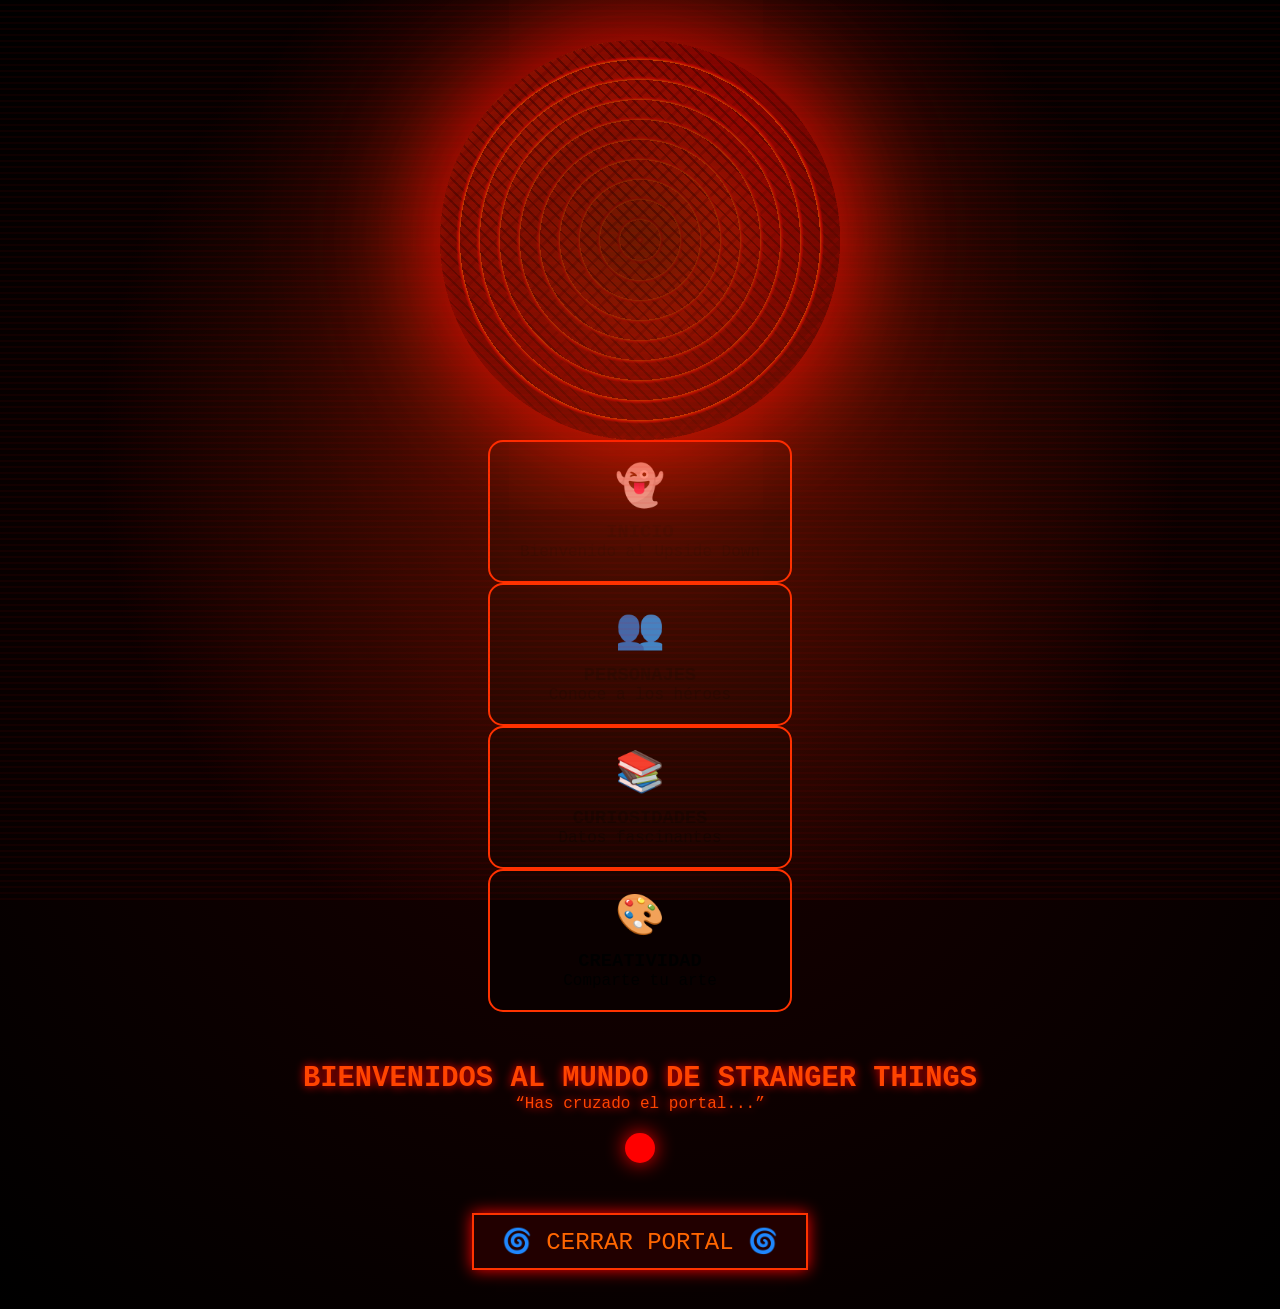
==== portal-abierto.html @ be7ab6a0 "Create portal-abierto.html" ====
<!DOCTYPE html>
<html lang="es">
<head>
    <meta charset="UTF-8">
    <meta name="viewport" content="width=device-width, initial-scale=1.0, user-scalable=no">
    <title>Stranger Things - El Upside Down</title>
    <link rel="stylesheet" href="styles.css">
</head>
<body>
    <div class="portal-container">
        <!-- Portal Madre (abierto) -->
        <div class="madre-portal portal-abierto" id="madrePortal">
            <div class="portal-core"></div>
            <div class="portal-venas"></div>
            <div class="portal-tejido"></div>
            <div class="portal-electricidad"></div>
            <div class="portal-smoke"></div>
        </div>

        <div class="distortion-overlay"></div>
        <div class="flicker-lights"></div>

        <!-- TARJETAS DE APARTADOS -->
        <div class="tarjetas-container">
            <div class="tarjeta" data-modal="inicio">
                <div class="tarjeta-icono">👻</div>
                <h3>INICIO</h3>
                <p>Bienvenido al Upside Down</p>
            </div>
            <div class="tarjeta" data-modal="personajes">
                <div class="tarjeta-icono">👥</div>
                <h3>PERSONAJES</h3>
                <p>Conoce a los héroes</p>
            </div>
            <div class="tarjeta" data-modal="curiosidades">
                <div class="tarjeta-icono">📚</div>
                <h3>CURIOSIDADES</h3>
                <p>Datos fascinantes</p>
            </div>
            <div class="tarjeta" data-modal="creatividad">
                <div class="tarjeta-icono">🎨</div>
                <h3>CREATIVIDAD</h3>
                <p>Comparte tu arte</p>
            </div>
        </div>

        <div class="portal-text">
            <h1 class="glitch">BIENVENIDOS AL MUNDO DE STRANGER THINGS</h1>
            <p>“Has cruzado el portal...”</p>
            <div class="heartbeat"></div>
        </div>

        <button class="portal-trigger" id="cerrarPortalBtn">🌀 CERRAR PORTAL 🌀</button>
    </div>

    <!-- MODALES -->
    <div id="modalInicio" class="modal">
        <div class="modal-contenido">
            <span class="cerrar-modal">&times;</span>
            <h2>👻 INICIO</h2>
            <p>Bienvenido al Upside Down, un mundo oscuro lleno de misterios.</p>
            <p>Hawkins, 1983. Todo comenzó con la desaparición de Will Byers.</p>
            <p>Desde entonces, un grupo de niños descubrió que hay un mundo paralelo lleno de criaturas y peligros.</p>
        </div>
    </div>

    <div id="modalPersonajes" class="modal">
        <div class="modal-contenido">
            <span class="cerrar-modal">&times;</span>
            <h2>👥 PERSONAJES</h2>
            <ul>
                <li><strong>Eleven</strong> - Poderes telequinéticos</li>
                <li><strong>Mike Wheeler</strong> - El líder del grupo</li>
                <li><strong>Dustin Henderson</strong> - El inteligente</li>
                <li><strong>Lucas Sinclair</strong> - El estratega</li>
                <li><strong>Will Byers</strong> - El superviviente</li>
                <li><strong>Max Mayfield</strong> - La patinadora</li>
                <li><strong>Jim Hopper</strong> - El jefe de policía</li>
                <li><strong>Joyce Byers</strong> - La madre</li>
            </ul>
        </div>
    </div>

    <div id="modalCuriosidades" class="modal">
        <div class="modal-contenido">
            <span class="cerrar-modal">&times;</span>
            <h2>📚 CURIOSIDADES</h2>
            <ul>
                <li>La serie iba a llamarse "Montauk" originalmente</li>
                <li>Los hermanos Duffer se inspiraron en películas de los 80</li>
                <li>El Demogorgon fue creado sin CGI, usaron un actor con prótesis</li>
                <li>Los personajes principales están basados en jugadores de D&D</li>
                <li>La serie ha ganado más de 50 premios internacionales</li>
            </ul>
        </div>
    </div>

    <div id="modalCreatividad" class="modal">
        <div class="modal-contenido">
            <span class="cerrar-modal">&times;</span>
            <h2>🎨 CREATIVIDAD</h2>
            <form id="formCreativo">
                <input type="text" placeholder="Tu nombre" required>
                <input type="email" placeholder="Tu email">
                <textarea placeholder="Comparte tu arte, historia o teoría sobre Stranger Things..." rows="4"></textarea>
                <button type="submit">Enviar al Upside Down 🌑</button>
            </form>
            <p id="mensajeForm" style="color: #ff6600; margin-top: 10px;"></p>
        </div>
    </div>

    <script src="portal-abierto.js"></script>
</body>
</html>
---- styles.css ----
* {
    margin: 0;
    padding: 0;
    box-sizing: border-box;
}

body {
    background: #0a0a0a;
    min-height: 100vh;
    font-family: 'Courier New', monospace;
    overflow-x: hidden;
}

.portal-container {
    position: relative;
    width: 100vw;
    min-height: 100vh;
    display: flex;
    flex-direction: column;
    justify-content: center;
    align-items: center;
    background: radial-gradient(circle at center, #1a0000 0%, #000000 100%);
    padding: 40px 20px;
}

/* PORTAL */
.madre-portal {
    position: relative;
    width: 400px;
    height: 400px;
    border-radius: 50%;
    background: radial-gradient(circle at 30% 30%, #ff3300, #cc0000, #4a0000);
    box-shadow: 0 0 100px rgba(255, 0, 0, 0.8), 0 0 200px rgba(255, 50, 0, 0.6), inset 0 0 50px rgba(0,0,0,0.5);
    animation: palpitar 2s ease-in-out infinite;
    overflow: hidden;
    cursor: pointer;
    transition: all 0.3s;
}

.portal-core {
    position: absolute;
    top: 20%;
    left: 20%;
    width: 60%;
    height: 60%;
    border-radius: 50%;
    background: radial-gradient(circle, #ff6600, #ff2200, #660000);
    filter: blur(15px);
    animation: girarNucleo 8s linear infinite;
}

.portal-venas {
    position: absolute;
    top: 0;
    left: 0;
    width: 100%;
    height: 100%;
    background-image: repeating-linear-gradient(45deg, rgba(80, 0, 0, 0.6) 0px, rgba(80, 0, 0, 0.6) 2px, transparent 2px, transparent 8px), repeating-linear-gradient(135deg, rgba(150, 0, 0, 0.4) 0px, rgba(150, 0, 0, 0.4) 3px, transparent 3px, transparent 12px);
    border-radius: 50%;
    animation: latirVenas 1.5s ease-in-out infinite;
}

.portal-tejido {
    position: absolute;
    width: 100%;
    height: 100%;
    border-radius: 50%;
    background: radial-gradient(circle at 70% 40%, rgba(200, 30, 0, 0.3), rgba(80, 0, 0, 0.7));
    filter: blur(8px);
    mix-blend-mode: multiply;
}

.portal-electricidad {
    position: absolute;
    width: 100%;
    height: 100%;
    border-radius: 50%;
    background: repeating-radial-gradient(circle at 50% 50%, rgba(255, 100, 0, 0.8) 0px, rgba(255, 0, 0, 0.6) 2px, transparent 4px, transparent 20px);
    animation: chispas 0.3s infinite;
}

.portal-smoke {
    position: absolute;
    width: 120%;
    height: 120%;
    top: -10%;
    left: -10%;
    border-radius: 50%;
    background: radial-gradient(circle, rgba(0,0,0,0.7) 0%, transparent 70%);
    filter: blur(20px);
    animation: flotarHumo 4s ease-in-out infinite;
}

/* Distorsión */
.distortion-overlay {
    position: fixed;
    top: 0;
    left: 0;
    width: 100%;
    height: 100%;
    background: repeating-linear-gradient(0deg, rgba(255,0,0,0.05) 0px, rgba(255,0,0,0.05) 2px, transparent 2px, transparent 6px);
    pointer-events: none;
    z-index: 10;
}

.flicker-lights {
    position: fixed;
    top: 0;
    left: 0;
    width: 100%;
    height: 100%;
    background: radial-gradient(circle at var(--x, 50%) var(--y, 50%), rgba(255, 50, 0, 0.3) 0%, transparent 70%);
    pointer-events: none;
    z-index: 5;
    animation: flicker 0.15s infinite;
}

/* Texto */
.portal-text {
    text-align: center;
    margin-top: 50px;
    color: #ff4400;
    text-shadow: 0 0 10px red;
    z-index: 20;
}

.glitch {
    font-size: 1.8rem;
    font-weight: bold;
    animation: glitch 1s infinite;
    text-align: center;
    padding: 0 20px;
}

.heartbeat {
    width: 30px;
    height: 30px;
    background: red;
    margin: 20px auto;
    border-radius: 50%;
    animation: latido 1s infinite;
    box-shadow: 0 0 20px red;
}

/* Botón */
.portal-trigger {
    background: #220000;
    border: 2px solid #ff3300;
    color: #ff6600;
    font-family: monospace;
    font-size: 1.5rem;
    padding: 12px 28px;
    margin-top: 30px;
    cursor: pointer;
    transition: 0.2s;
    box-shadow: 0 0 15px red;
}

.portal-trigger:hover {
    background: #ff3300;
    color: black;
    box-shadow: 0 0 30px #ff6600;
    transform: scale(1.05);
}

/* TARJETAS FLOTANTES */
.tarjetas-overlay {
    position: fixed;
    top: 50%;
    left: 50%;
    transform: translate(-50%, -50%);
    display: none;
    gap: 20px;
    z-index: 200;
    background: rgba(0, 0, 0, 0.9);
    border: 2px solid #ff3300;
    border-radius: 20px;
    padding: 30px;
    box-shadow: 0 0 50px red;
}

.tarjetas-overlay.mostrar {
    display: flex;
    flex-wrap: wrap;
    justify-content: center;
}

.tarjeta {
    background: #0a0000;
    border: 2px solid #ff3300;
    border-radius: 15px;
    padding: 20px 30px;
    text-align: center;
    cursor: pointer;
    transition: all 0.3s;
    min-width: 120px;
}

.tarjeta:hover {
    background: #ff3300;
    transform: scale(1.1);
    box-shadow: 0 0 30px #ff3300;
}

.tarjeta-icono {
    font-size: 2.5rem;
    display: block;
    margin-bottom: 10px;
}

.tarjeta-texto {
    font-size: 1rem;
    font-weight: bold;
    color: #ff8866;
}

.tarjeta:hover .tarjeta-texto {
    color: black;
}

/* MODALES */
.modal {
    display: none;
    position: fixed;
    z-index: 1000;
    left: 0;
    top: 0;
    width: 100%;
    height: 100%;
    background: rgba(0, 0, 0, 0.95);
}

.modal-box {
    background: #0a0000;
    margin: 10% auto;
    padding: 30px;
    width: 90%;
    max-width: 500px;
    border: 3px solid #ff3300;
    border-radius: 20px;
    color: #ff8866;
    position: relative;
    animation: aparecer 0.3s;
}

@keyframes aparecer {
    from { transform: translateY(-50px); opacity: 0; }
    to { transform: translateY(0); opacity: 1; }
}

.cerrar {
    position: absolute;
    right: 20px;
    top: 15px;
    font-size: 2rem;
    cursor: pointer;
    color: #ff3300;
}

.cerrar:hover {
    color: white;
}

.modal-box h2 {
    color: #ff4400;
    margin-bottom: 20px;
    text-align: center;
}

.modal-box ul {
    list-style: none;
    padding-left: 0;
}

.modal-box li {
    padding: 8px 0;
    border-bottom: 1px solid #ff3300;
}

.modal-box input, .modal-box textarea {
    width: 100%;
    padding: 10px;
    margin: 10px 0;
    background: black;
    border: 1px solid #ff3300;
    color: #ff8866;
    font-family: monospace;
}

.modal-box button {
    background: #ff3300;
    color: black;
    border: none;
    padding: 12px;
    cursor: pointer;
    font-weight: bold;
    width: 100%;
}

/* ANIMACIONES */
@keyframes palpitar {
    0%, 100% { transform: scale(1); opacity: 0.9; }
    50% { transform: scale(1.05); opacity: 1; }
}

@keyframes girarNucleo {
    0% { transform: rotate(0deg) scale(1); }
    50% { transform: rotate(180deg) scale(1.2); filter: blur(20px);}
    100% { transform: rotate(360deg) scale(1); }
}

@keyframes latirVenas {
    0%, 100% { opacity: 0.6; }
    50% { opacity: 1; }
}

@keyframes chispas {
    0%, 100% { opacity: 0.8; }
    50% { opacity: 1; }
}

@keyframes flotarHumo {
    0% { transform: scale(1) translate(0,0); opacity: 0.6; }
    50% { transform: scale(1.2) translate(10px,-10px); opacity: 0.9; }
    100% { transform: scale(1) translate(0,0); opacity: 0.6; }
}

@keyframes glitch {
    0%, 100% { text-shadow: -2px 0 red, 2px 0 blue; }
    50% { text-shadow: 2px 0 red, -2px 0 blue; }
}

@keyframes latido {
    0%, 100% { transform: scale(1); opacity: 0.7; }
    50% { transform: scale(1.3); opacity: 1; background: #ff6600; }
}

@keyframes flicker {
    0%, 100% { opacity: 0.3; }
    50% { opacity: 0.8; }
}

/* Responsive */
@media (max-width: 600px) {
    .madre-portal {
        width: 250px;
        height: 250px;
    }
    .glitch {
        font-size: 1rem;
    }
    .portal-trigger {
        font-size: 1rem;
        padding: 8px 20px;
    }
    .tarjetas-overlay {
        padding: 15px;
        gap: 10px;
    }
    .tarjeta {
        padding: 10px 20px;
    }
    .tarjeta-icono {
        font-size: 1.5rem;
    }
    .modal-box {
        margin: 30% auto;
        padding: 20px;
    }
}
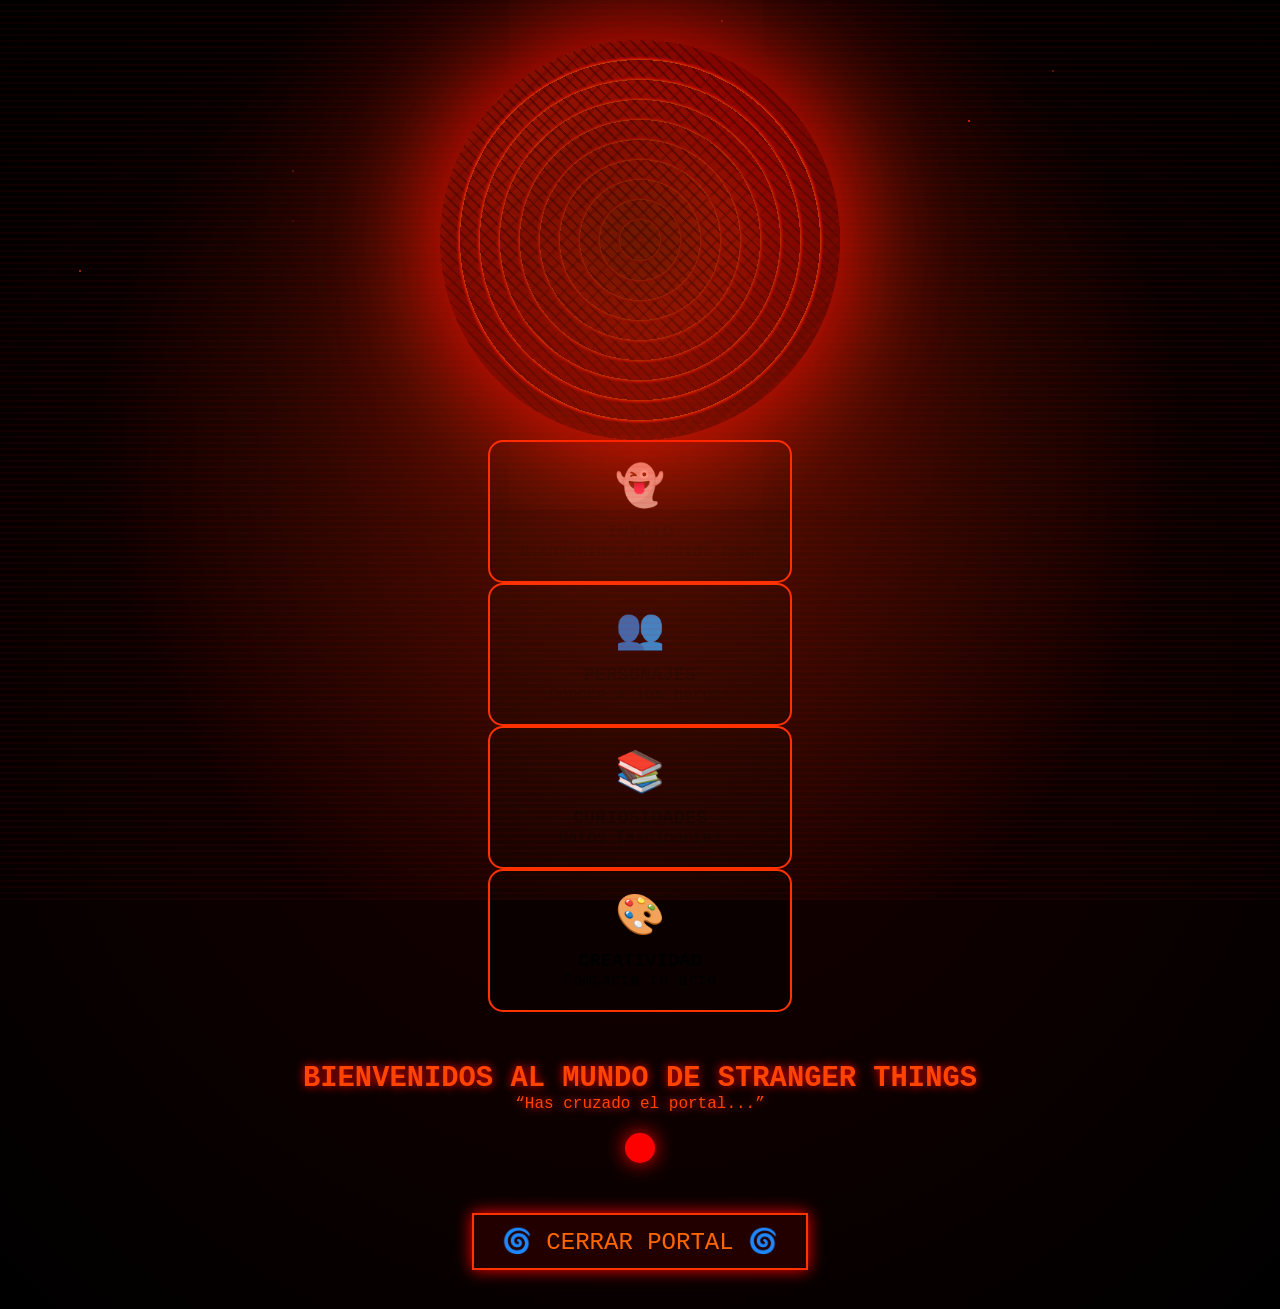
==== commit 877a5e13: "Update portal-abierto.html" ====
--- a/portal-abierto.html
+++ b/portal-abierto.html
@@ -81,33 +81,73 @@
         </div>
     </div>
 
-    <div id="modalCuriosidades" class="modal">
-        <div class="modal-contenido">
-            <span class="cerrar-modal">&times;</span>
-            <h2>📚 CURIOSIDADES</h2>
+   <div id="modalCuriosidades" class="modal">
+    <div class="modal-contenido modal-con-scroll">
+        <span class="cerrar-modal">&times;</span>
+        <h2>📚 15 CURIOSIDADES</h2>
+        <div class="lista-scroll">
             <ul>
-                <li>La serie iba a llamarse "Montauk" originalmente</li>
-                <li>Los hermanos Duffer se inspiraron en películas de los 80</li>
-                <li>El Demogorgon fue creado sin CGI, usaron un actor con prótesis</li>
-                <li>Los personajes principales están basados en jugadores de D&D</li>
-                <li>La serie ha ganado más de 50 premios internacionales</li>
+                <li><strong>1.</strong> La serie casi se llamó "Montauk"</li>
+                <li><strong>2.</strong> El Demogorgon era un actor con un traje de 15kg</li>
+                <li><strong>3.</strong> Millie Bobby Brown audicionó con un iPad desde su habitación</li>
+                <li><strong>4.</strong> Eleven iba a morir en la temporada 1</li>
+                <li><strong>5.</strong> Las bicicletas fueron reconstruidas pieza por pieza</li>
+                <li><strong>6.</strong> El Demogorgon usa sonidos de Jurassic Park</li>
+                <li><strong>7.</strong> Las luces de Joyce eran reales, sin CGI</li>
+                <li><strong>8.</strong> La voz de Dustin cambió durante el rodaje</li>
+                <li><strong>9.</strong> Filmaron fuera de orden cronológico</li>
+                <li><strong>10.</strong> Millie dudaba en raparse la cabeza</li>
+                <li><strong>11.</strong> Los Duffer se inspiraron en Stephen King y Spielberg</li>
+                <li><strong>12.</strong> La tercera temporada tuvo 64 millones de reproducciones</li>
+                <li><strong>13.</strong> El Proyecto MK-Ultra de la CIA inspiró la trama</li>
+                <li><strong>14.</strong> Hay referencias ocultas a Los Cazafantasmas y E.T.</li>
+                <li><strong>15.</strong> Los actores improvisaban muchas de sus líneas</li>
+                <li><strong>16.</strong> El Castle Byers fue construido en el bosque de verdad</li>
+                <li><strong>17.</strong> Winona Ryder casi se retira antes de Stranger Things</li>
+                <li><strong>18.</strong> El Stranger Things Day es el 6 de noviembre</li>
+                <li><strong>19.</strong> Los personajes juegan Calabozos y Dragones de verdad</li>
+                <li><strong>20.</strong> Hopper fue escrito específicamente para David Harbour</li>
             </ul>
         </div>
     </div>
+</div>
 
-    <div id="modalCreatividad" class="modal">
-        <div class="modal-contenido">
-            <span class="cerrar-modal">&times;</span>
-            <h2>🎨 CREATIVIDAD</h2>
-            <form id="formCreativo">
-                <input type="text" placeholder="Tu nombre" required>
-                <input type="email" placeholder="Tu email">
-                <textarea placeholder="Comparte tu arte, historia o teoría sobre Stranger Things..." rows="4"></textarea>
-                <button type="submit">Enviar al Upside Down 🌑</button>
-            </form>
-            <p id="mensajeForm" style="color: #ff6600; margin-top: 10px;"></p>
+  <div id="modalCreatividad" class="modal">
+    <div class="modal-contenido modal-dibujo">
+        <span class="cerrar-modal">&times;</span>
+        <h2>🎨 ESTUDIO DE DIBUJO</h2>
+        
+        <!-- Círculos de colores -->
+        <div class="paleta-colores">
+            <div class="color-btn" data-color="#ff0000" style="background: #ff0000;" title="Rojo"></div>
+            <div class="color-btn" data-color="#ff6600" style="background: #ff6600;" title="Naranja"></div>
+            <div class="color-btn" data-color="#ffdd00" style="background: #ffdd00;" title="Amarillo"></div>
+            <div class="color-btn" data-color="#00cc00" style="background: #00cc00;" title="Verde"></div>
+            <div class="color-btn" data-color="#0066ff" style="background: #0066ff;" title="Azul"></div>
+            <div class="color-btn" data-color="#9900ff" style="background: #9900ff;" title="Morado"></div>
+            <div class="color-btn" data-color="#ff3399" style="background: #ff3399;" title="Rosa"></div>
         </div>
+        
+        <!-- Lienzo para dibujar -->
+        <canvas id="lienzoDibujo" width="400" height="400" class="lienzo"></canvas>
+        
+        <!-- Botones de control -->
+        <div class="botones-dibujo">
+            <button id="limpiarLienzo" class="btn-dibujo">🗑️ LIMPIAR</button>
+            <button id="descargarDibujo" class="btn-dibujo">💾 GUARDAR DIBUJO</button>
+        </div>
+        
+        <!-- Formulario de envío -->
+        <h3 style="margin-top: 20px;">📤 COMPARTE TU CREACIÓN</h3>
+        <form id="formCreativo">
+            <input type="text" placeholder="Tu nombre" required>
+            <input type="email" placeholder="Tu email">
+            <textarea placeholder="Describe tu dibujo o comparte una teoría..." rows="3"></textarea>
+            <button type="submit">Enviar al Upside Down 🌑</button>
+        </form>
+        <p id="mensajeForm" style="color: #ff6600; margin-top: 10px;"></p>
     </div>
+</div>
 
     <script src="portal-abierto.js"></script>
 </body>
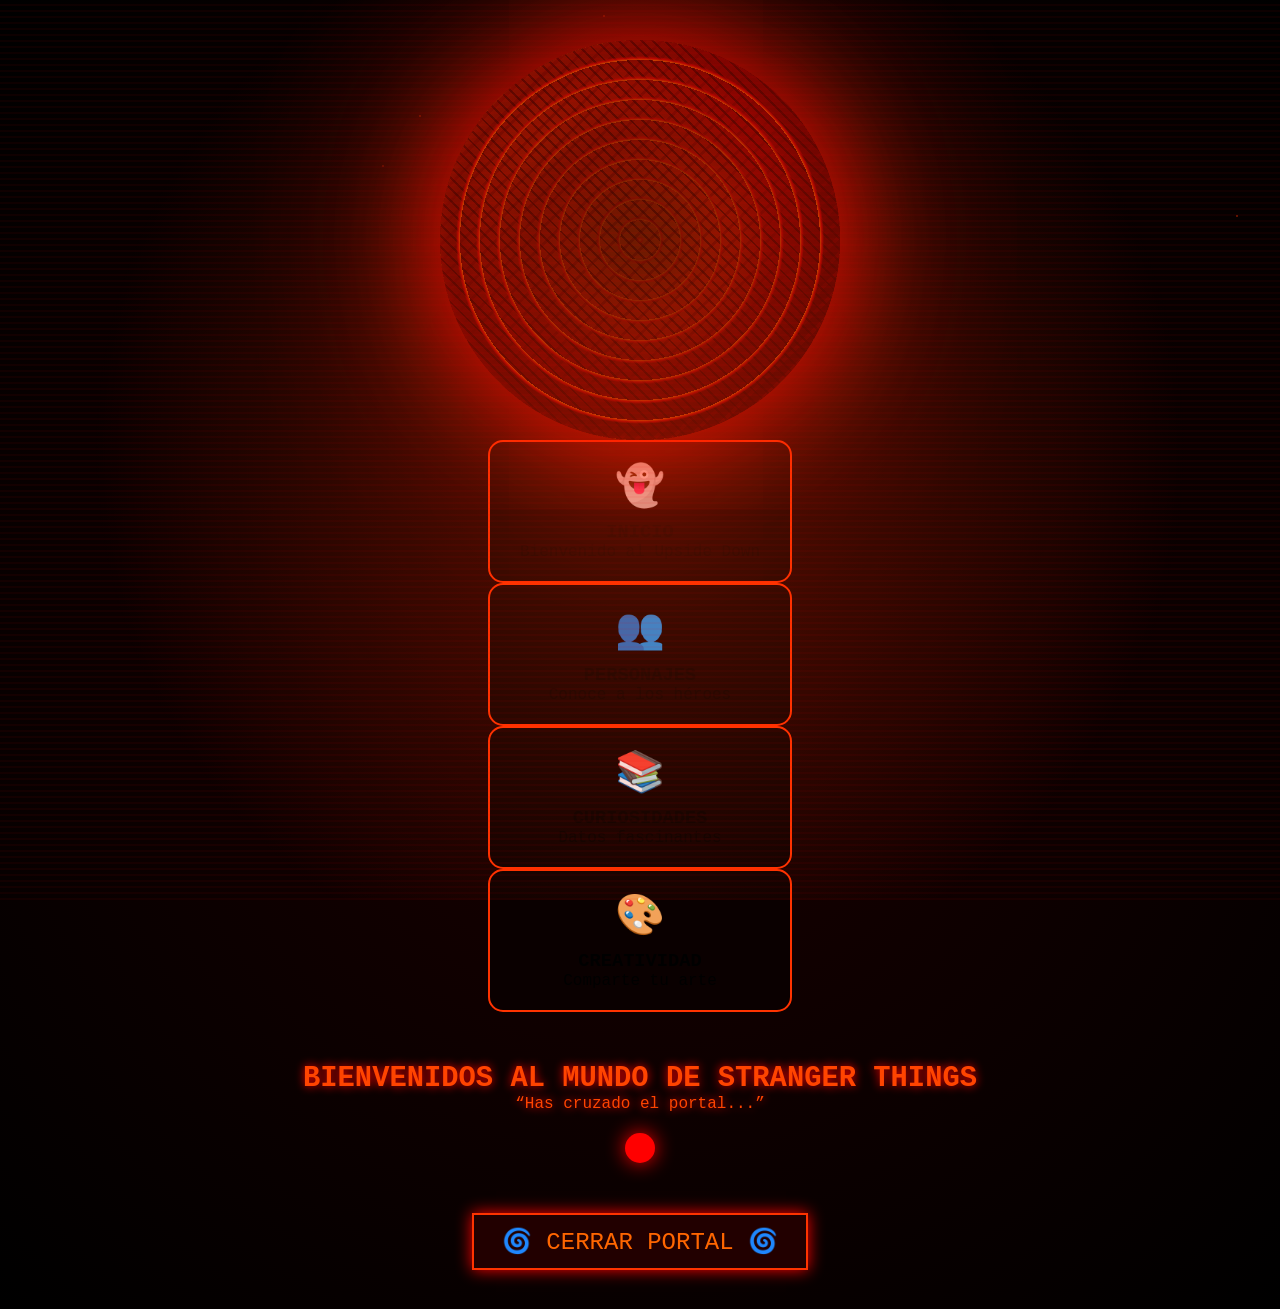
==== commit 55ad6208: "Update portal-abierto.html" ====
--- a/portal-abierto.html
+++ b/portal-abierto.html
@@ -128,8 +128,8 @@
             <div class="color-btn" data-color="#ff3399" style="background: #ff3399;" title="Rosa"></div>
         </div>
         
-        <!-- Lienzo para dibujar -->
-        <canvas id="lienzoDibujo" width="400" height="400" class="lienzo"></canvas>
+       <!-- Lienzo para dibujar (más pequeño) -->
+        <canvas id="lienzoDibujo" width="250" height="250" class="lienzo"></canvas>
         
         <!-- Botones de control -->
         <div class="botones-dibujo">
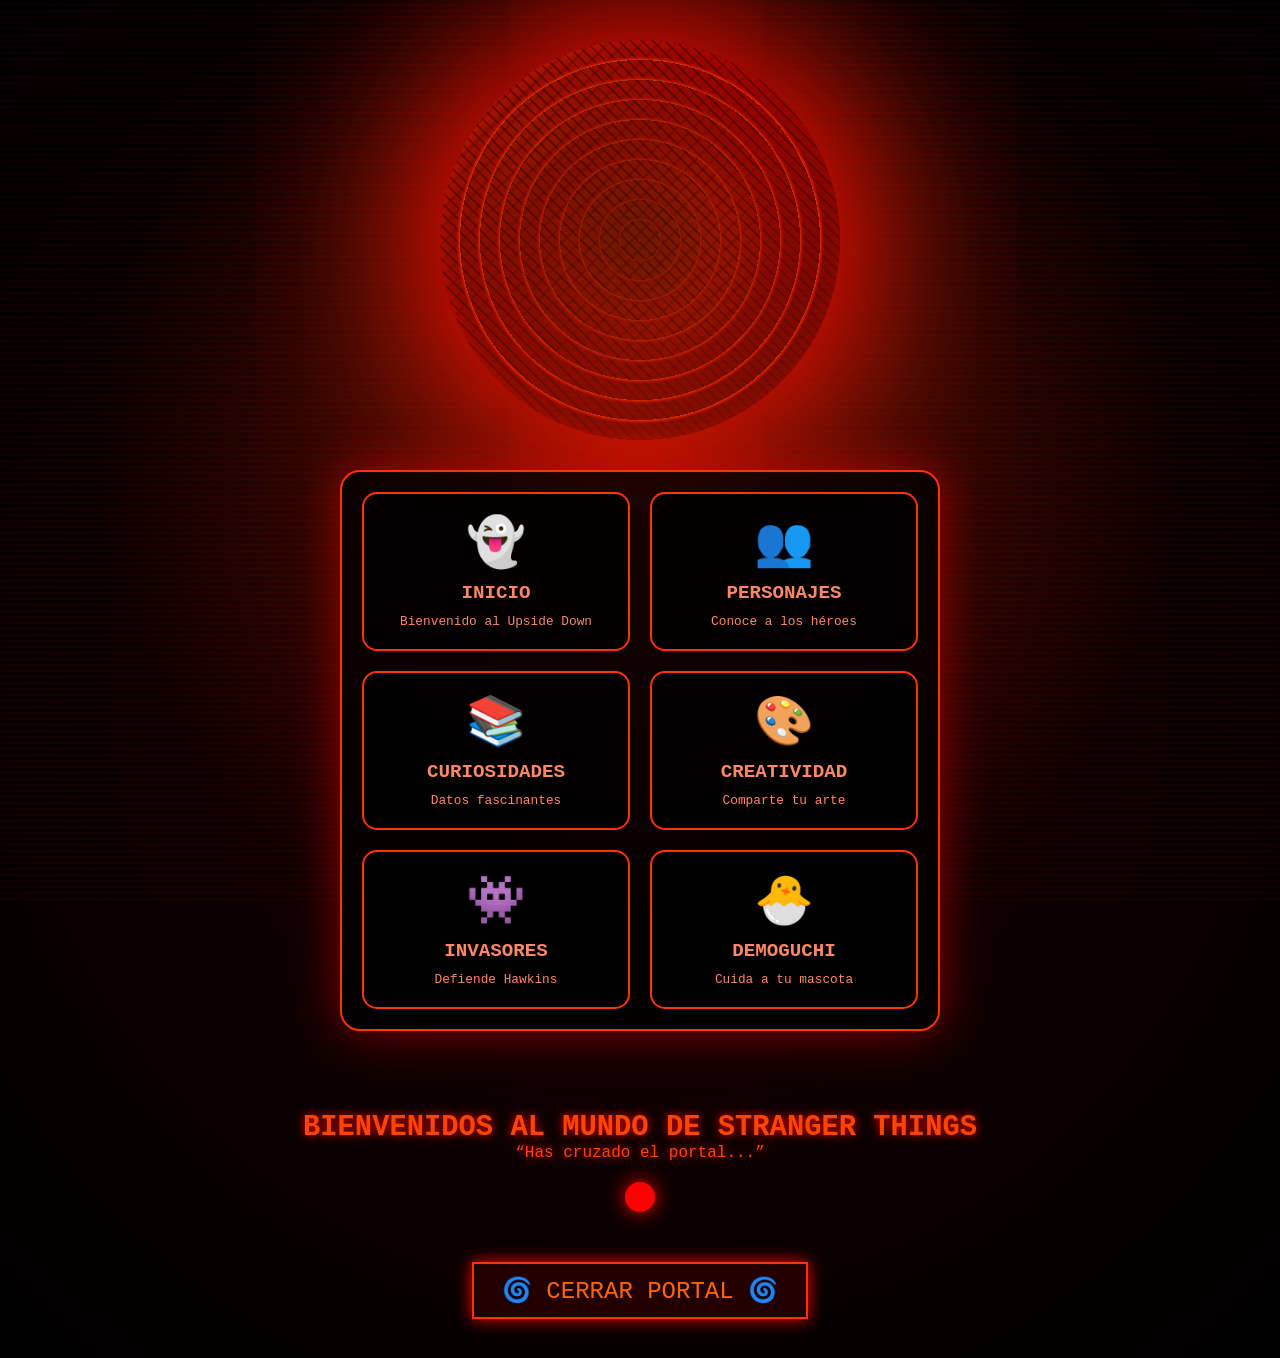
==== commit d3130f5b: "Update portal-abierto.html" ====
--- a/portal-abierto.html
+++ b/portal-abierto.html
@@ -8,7 +8,6 @@
 </head>
 <body>
     <div class="portal-container">
-        <!-- Portal Madre (abierto) -->
         <div class="madre-portal portal-abierto" id="madrePortal">
             <div class="portal-core"></div>
             <div class="portal-venas"></div>
@@ -20,7 +19,7 @@
         <div class="distortion-overlay"></div>
         <div class="flicker-lights"></div>
 
-        <!-- TARJETAS DE APARTADOS -->
+        <!-- TARJETAS DE APARTADOS (AHORA CON 6) -->
         <div class="tarjetas-container">
             <div class="tarjeta" data-modal="inicio">
                 <div class="tarjeta-icono">👻</div>
@@ -42,6 +41,16 @@
                 <h3>CREATIVIDAD</h3>
                 <p>Comparte tu arte</p>
             </div>
+            <div class="tarjeta" data-modal="invasores">
+                <div class="tarjeta-icono">👾</div>
+                <h3>INVASORES</h3>
+                <p>Defiende Hawkins</p>
+            </div>
+            <div class="tarjeta" data-modal="demoguchi">
+                <div class="tarjeta-icono">🐣</div>
+                <h3>DEMOGUCHI</h3>
+                <p>Cuida a tu mascota</p>
+            </div>
         </div>
 
         <div class="portal-text">
@@ -53,101 +62,179 @@
         <button class="portal-trigger" id="cerrarPortalBtn">🌀 CERRAR PORTAL 🌀</button>
     </div>
 
-    <!-- MODALES -->
+    <!-- MODAL INICIO -->
     <div id="modalInicio" class="modal">
         <div class="modal-contenido">
             <span class="cerrar-modal">&times;</span>
             <h2>👻 INICIO</h2>
             <p>Bienvenido al Upside Down, un mundo oscuro lleno de misterios.</p>
             <p>Hawkins, 1983. Todo comenzó con la desaparición de Will Byers.</p>
-            <p>Desde entonces, un grupo de niños descubrió que hay un mundo paralelo lleno de criaturas y peligros.</p>
-        </div>
-    </div>
-
+        </div>
+    </div>
+
+    <!-- MODAL PERSONAJES -->
     <div id="modalPersonajes" class="modal">
         <div class="modal-contenido">
             <span class="cerrar-modal">&times;</span>
             <h2>👥 PERSONAJES</h2>
             <ul>
                 <li><strong>Eleven</strong> - Poderes telequinéticos</li>
-                <li><strong>Mike Wheeler</strong> - El líder del grupo</li>
+                <li><strong>Mike Wheeler</strong> - El líder</li>
                 <li><strong>Dustin Henderson</strong> - El inteligente</li>
                 <li><strong>Lucas Sinclair</strong> - El estratega</li>
                 <li><strong>Will Byers</strong> - El superviviente</li>
                 <li><strong>Max Mayfield</strong> - La patinadora</li>
-                <li><strong>Jim Hopper</strong> - El jefe de policía</li>
+                <li><strong>Jim Hopper</strong> - El jefe</li>
                 <li><strong>Joyce Byers</strong> - La madre</li>
             </ul>
         </div>
     </div>
 
-   <div id="modalCuriosidades" class="modal">
-    <div class="modal-contenido modal-con-scroll">
-        <span class="cerrar-modal">&times;</span>
-        <h2>📚 15 CURIOSIDADES</h2>
-        <div class="lista-scroll">
-            <ul>
-                <li><strong>1.</strong> La serie casi se llamó "Montauk"</li>
-                <li><strong>2.</strong> El Demogorgon era un actor con un traje de 15kg</li>
-                <li><strong>3.</strong> Millie Bobby Brown audicionó con un iPad desde su habitación</li>
-                <li><strong>4.</strong> Eleven iba a morir en la temporada 1</li>
-                <li><strong>5.</strong> Las bicicletas fueron reconstruidas pieza por pieza</li>
-                <li><strong>6.</strong> El Demogorgon usa sonidos de Jurassic Park</li>
-                <li><strong>7.</strong> Las luces de Joyce eran reales, sin CGI</li>
-                <li><strong>8.</strong> La voz de Dustin cambió durante el rodaje</li>
-                <li><strong>9.</strong> Filmaron fuera de orden cronológico</li>
-                <li><strong>10.</strong> Millie dudaba en raparse la cabeza</li>
-                <li><strong>11.</strong> Los Duffer se inspiraron en Stephen King y Spielberg</li>
-                <li><strong>12.</strong> La tercera temporada tuvo 64 millones de reproducciones</li>
-                <li><strong>13.</strong> El Proyecto MK-Ultra de la CIA inspiró la trama</li>
-                <li><strong>14.</strong> Hay referencias ocultas a Los Cazafantasmas y E.T.</li>
-                <li><strong>15.</strong> Los actores improvisaban muchas de sus líneas</li>
-                <li><strong>16.</strong> El Castle Byers fue construido en el bosque de verdad</li>
-                <li><strong>17.</strong> Winona Ryder casi se retira antes de Stranger Things</li>
-                <li><strong>18.</strong> El Stranger Things Day es el 6 de noviembre</li>
-                <li><strong>19.</strong> Los personajes juegan Calabozos y Dragones de verdad</li>
-                <li><strong>20.</strong> Hopper fue escrito específicamente para David Harbour</li>
-            </ul>
-        </div>
-    </div>
-</div>
-
-  <div id="modalCreatividad" class="modal">
-    <div class="modal-contenido modal-dibujo">
-        <span class="cerrar-modal">&times;</span>
-        <h2>🎨 ESTUDIO DE DIBUJO</h2>
-        
-        <!-- Círculos de colores -->
-        <div class="paleta-colores">
-            <div class="color-btn" data-color="#ff0000" style="background: #ff0000;" title="Rojo"></div>
-            <div class="color-btn" data-color="#ff6600" style="background: #ff6600;" title="Naranja"></div>
-            <div class="color-btn" data-color="#ffdd00" style="background: #ffdd00;" title="Amarillo"></div>
-            <div class="color-btn" data-color="#00cc00" style="background: #00cc00;" title="Verde"></div>
-            <div class="color-btn" data-color="#0066ff" style="background: #0066ff;" title="Azul"></div>
-            <div class="color-btn" data-color="#9900ff" style="background: #9900ff;" title="Morado"></div>
-            <div class="color-btn" data-color="#ff3399" style="background: #ff3399;" title="Rosa"></div>
-        </div>
-        
-       <!-- Lienzo para dibujar (más pequeño) -->
-        <canvas id="lienzoDibujo" width="250" height="250" class="lienzo"></canvas>
-        
-        <!-- Botones de control -->
-        <div class="botones-dibujo">
-            <button id="limpiarLienzo" class="btn-dibujo">🗑️ LIMPIAR</button>
-            <button id="descargarDibujo" class="btn-dibujo">💾 GUARDAR DIBUJO</button>
-        </div>
-        
-        <!-- Formulario de envío -->
-        <h3 style="margin-top: 20px;">📤 COMPARTE TU CREACIÓN</h3>
-        <form id="formCreativo">
-            <input type="text" placeholder="Tu nombre" required>
-            <input type="email" placeholder="Tu email">
-            <textarea placeholder="Describe tu dibujo o comparte una teoría..." rows="3"></textarea>
-            <button type="submit">Enviar al Upside Down 🌑</button>
-        </form>
-        <p id="mensajeForm" style="color: #ff6600; margin-top: 10px;"></p>
-    </div>
-</div>
+    <!-- MODAL CURIOSIDADES -->
+    <div id="modalCuriosidades" class="modal">
+        <div class="modal-contenido modal-con-scroll">
+            <span class="cerrar-modal">&times;</span>
+            <h2>📚 20 CURIOSIDADES</h2>
+            <div class="lista-scroll">
+                <ul>
+                    <li>1. La serie casi se llamó "Montauk"</li>
+                    <li>2. El Demogorgon era un actor con traje de 15kg</li>
+                    <li>3. Millie Bobby Brown audicionó con un iPad</li>
+                    <li>4. Eleven iba a morir en la temporada 1</li>
+                    <li>5. Las bicicletas fueron reconstruidas</li>
+                    <li>6. El Demogorgon usa sonidos de Jurassic Park</li>
+                    <li>7. Las luces de Joyce eran reales, sin CGI</li>
+                    <li>8. La voz de Dustin cambió en el rodaje</li>
+                    <li>9. Filmaron fuera de orden cronológico</li>
+                    <li>10. Millie dudaba en raparse la cabeza</li>
+                    <li>11. Inspirada en Stephen King y Spielberg</li>
+                    <li>12. Temporada 3: 64M reproducciones</li>
+                    <li>13. El Proyecto MK-Ultra inspiró la trama</li>
+                    <li>14. Referencias a Los Cazafantasmas</li>
+                    <li>15. Actores improvisaban líneas</li>
+                    <li>16. Castle Byers fue construido en un bosque</li>
+                    <li>17. Winona Ryder casi se retira</li>
+                    <li>18. Stranger Things Day: 6 de noviembre</li>
+                    <li>19. Juegan Calabozos y Dragones real</li>
+                    <li>20. Hopper fue escrito para David Harbour</li>
+                </ul>
+            </div>
+        </div>
+    </div>
+
+    <!-- MODAL CREATIVIDAD -->
+    <div id="modalCreatividad" class="modal">
+        <div class="modal-contenido modal-dibujo">
+            <span class="cerrar-modal">&times;</span>
+            <h2>🎨 ESTUDIO DE DIBUJO</h2>
+            <div class="dibujo-layout">
+                <div class="paleta-vertical">
+                    <div class="color-btn" data-color="#ff0000" style="background:#ff0000"></div>
+                    <div class="color-btn" data-color="#ff8800" style="background:#ff8800"></div>
+                    <div class="color-btn" data-color="#ffee00" style="background:#ffee00"></div>
+                    <div class="color-btn" data-color="#00cc44" style="background:#00cc44"></div>
+                    <div class="color-btn" data-color="#0088ff" style="background:#0088ff"></div>
+                    <div class="color-btn" data-color="#aa22ff" style="background:#aa22ff"></div>
+                    <div class="color-btn" data-color="#ff44cc" style="background:#ff44cc"></div>
+                    <div class="color-btn" data-color="#000000" style="background:#000000"></div>
+                    <div class="color-btn" data-color="#ffffff" style="background:#ffffff"></div>
+                </div>
+                <canvas id="lienzoDibujo" width="300" height="300" class="lienzo-nuevo"></canvas>
+            </div>
+            <div class="botones-dibujo-nuevos">
+                <button id="limpiarLienzo" class="btn-dibujo-nuevo">🗑️ LIMPIAR</button>
+                <button id="descargarDibujo" class="btn-dibujo-nuevo">💾 GUARDAR</button>
+            </div>
+            <h3>📤 COMPARTE TU CREACIÓN</h3>
+            <form id="formCreativo">
+                <input type="text" placeholder="Tu nombre" required>
+                <input type="email" placeholder="Tu email">
+                <textarea placeholder="Describe tu dibujo..." rows="3"></textarea>
+                <button type="submit" class="btn-enviar">🌑 ENVIAR</button>
+            </form>
+            <p id="mensajeForm" style="color:#ff6600;margin-top:10px;"></p>
+        </div>
+    </div>
+
+    <!-- MODAL INVASORES (SPACE INVADERS) -->
+    <div id="modalInvasores" class="modal">
+        <div class="modal-contenido modal-juego">
+            <span class="cerrar-modal">&times;</span>
+            <h2>👾 INVASORES: DEFIENDE HAWKINS</h2>
+            <p>🎮 Mueve el mouse para controlar a Dustin. ¡Haz clic para lanzar piedras a los Demogorgons!</p>
+            <div id="gameContainer">
+                <canvas id="gameCanvas" width="700" height="500"></canvas>
+            </div>
+            <div class="game-info">
+                <p>💀 Puntuación: <span id="score">0</span></p>
+                <p>❤️ Vidas: <span id="lives">3</span></p>
+                <button id="resetGame" class="btn-dibujo-nuevo">🔄 REINICIAR JUEGO</button>
+            </div>
+        </div>
+    </div>
+
+    <!-- MODAL DEMOGUCHI (TAMAGOTCHI) -->
+    <div id="modalDemoguchi" class="modal">
+        <div class="modal-contenido modal-demoguchi">
+            <span class="cerrar-modal">&times;</span>
+            <h2>🐣 DEMOGUCHI</h2>
+            <p>¡Dustin encontró un huevo del Upside Down! Ayuda a alimentar al pequeño Demogorgon.</p>
+            
+            <div class="demoguchi-container">
+                <div class="demoguchi-mascota" id="demoguchiMascota">
+                    <div class="demoguchi-cara" id="demoguchiCara">👾</div>
+                    <div class="demoguchi-nombre">DEMOGUCHI</div>
+                </div>
+                
+                <div class="demoguchi-estadisticas">
+                    <div class="estadistica">
+                        <span class="estadistica-icono">🍖</span>
+                        <span class="estadistica-label">Hambre:</span>
+                        <div class="barra-container">
+                            <div class="barra" id="barraHambre" style="width: 100%"></div>
+                        </div>
+                        <span id="hambreValor" class="estadistica-valor">100%</span>
+                    </div>
+                    <div class="estadistica">
+                        <span class="estadistica-icono">😊</span>
+                        <span class="estadistica-label">Felicidad:</span>
+                        <div class="barra-container">
+                            <div class="barra barra-felicidad" id="barraFelicidad" style="width: 100%"></div>
+                        </div>
+                        <span id="felicidadValor" class="estadistica-valor">100%</span>
+                    </div>
+                    <div class="estadistica">
+                        <span class="estadistica-icono">💪</span>
+                        <span class="estadistica-label">Energía:</span>
+                        <div class="barra-container">
+                            <div class="barra barra-energia" id="barraEnergia" style="width: 100%"></div>
+                        </div>
+                        <span id="energiaValor" class="estadistica-valor">100%</span>
+                    </div>
+                </div>
+                
+                <div class="demoguchi-comida">
+                    <h3>🍕 DALE DE COMER</h3>
+                    <div class="comida-botones">
+                        <button class="comida-btn" data-comida="pizza"><span class="comida-icono">🍕</span> Pizza</button>
+                        <button class="comida-btn" data-comida="huevo"><span class="comida-icono">🥚</span> Huevo</button>
+                        <button class="comida-btn" data-comida="carne"><span class="comida-icono">🍖</span> Carne</button>
+                        <button class="comida-btn" data-comida="postre"><span class="comida-icono">🍦</span> Postre</button>
+                    </div>
+                </div>
+                
+                <div class="demoguchi-acciones">
+                    <button id="jugarBtn" class="accion-btn">🎾 JUGAR</button>
+                    <button id="dormirBtn" class="accion-btn">😴 DORMIR</button>
+                    <button id="resetDemoguchiBtn" class="accion-btn reset">🔄 RESETEAR</button>
+                </div>
+                
+                <div class="demoguchi-mensajes" id="demoguchiMensajes">
+                    <p>🐣 ¡Hola! Soy Demoguchi, cuídame...</p>
+                </div>
+            </div>
+        </div>
+    </div>
 
     <script src="portal-abierto.js"></script>
 </body>
--- a/styles.css
+++ b/styles.css
@@ -37,6 +37,11 @@
     transition: all 0.3s;
 }
 
+.portal-abierto {
+    animation: palpitar 0.8s ease-in-out infinite;
+    box-shadow: 0 0 150px rgba(255, 0, 0, 1), 0 0 250px rgba(255, 50, 0, 0.8);
+}
+
 .portal-core {
     position: absolute;
     top: 20%;
@@ -142,7 +147,7 @@
     box-shadow: 0 0 20px red;
 }
 
-/* Botón */
+/* Botón principal */
 .portal-trigger {
     background: #220000;
     border: 2px solid #ff3300;
@@ -163,62 +168,56 @@
     transform: scale(1.05);
 }
 
-/* TARJETAS FLOTANTES */
-.tarjetas-overlay {
-    position: fixed;
-    top: 50%;
-    left: 50%;
-    transform: translate(-50%, -50%);
-    display: none;
+/* TARJETAS */
+.tarjetas-container {
+    display: grid;
+    grid-template-columns: repeat(2, 1fr);
     gap: 20px;
-    z-index: 200;
-    background: rgba(0, 0, 0, 0.9);
+    z-index: 20;
+    width: 80%;
+    max-width: 600px;
+    margin: 30px auto;
+    padding: 20px;
+    background: rgba(0, 0, 0, 0.8);
     border: 2px solid #ff3300;
     border-radius: 20px;
-    padding: 30px;
-    box-shadow: 0 0 50px red;
-}
-
-.tarjetas-overlay.mostrar {
-    display: flex;
-    flex-wrap: wrap;
-    justify-content: center;
+    box-shadow: 0 0 50px rgba(255, 0, 0, 0.5);
 }
 
 .tarjeta {
-    background: #0a0000;
+    background: rgba(0, 0, 0, 0.8);
     border: 2px solid #ff3300;
     border-radius: 15px;
-    padding: 20px 30px;
+    padding: 20px;
     text-align: center;
     cursor: pointer;
-    transition: all 0.3s;
-    min-width: 120px;
+    transition: all 0.3s ease;
+    color: #ff8866;
 }
 
 .tarjeta:hover {
     background: #ff3300;
-    transform: scale(1.1);
+    color: black;
+    transform: translateY(-10px) scale(1.05);
     box-shadow: 0 0 30px #ff3300;
 }
 
 .tarjeta-icono {
-    font-size: 2.5rem;
-    display: block;
+    font-size: 3rem;
     margin-bottom: 10px;
 }
 
-.tarjeta-texto {
-    font-size: 1rem;
-    font-weight: bold;
-    color: #ff8866;
-}
-
-.tarjeta:hover .tarjeta-texto {
-    color: black;
-}
-
-/* MODALES */
+.tarjeta h3 {
+    font-size: 1.2rem;
+    margin: 10px 0;
+}
+
+.tarjeta p {
+    font-size: 0.8rem;
+    margin: 0;
+}
+
+/* MODALES GENERALES */
 .modal {
     display: none;
     position: fixed;
@@ -227,74 +226,236 @@
     top: 0;
     width: 100%;
     height: 100%;
-    background: rgba(0, 0, 0, 0.95);
-}
-
-.modal-box {
+    background-color: rgba(0, 0, 0, 0.95);
+    animation: fadeInModal 0.3s;
+}
+
+@keyframes fadeInModal {
+    from { opacity: 0; }
+    to { opacity: 1; }
+}
+
+.modal-contenido {
     background: #0a0000;
     margin: 10% auto;
     padding: 30px;
-    width: 90%;
-    max-width: 500px;
     border: 3px solid #ff3300;
     border-radius: 20px;
+    width: 80%;
+    max-width: 500px;
     color: #ff8866;
     position: relative;
-    animation: aparecer 0.3s;
-}
-
-@keyframes aparecer {
+    animation: slideInModal 0.3s;
+    font-family: 'Courier New', monospace;
+}
+
+@keyframes slideInModal {
     from { transform: translateY(-50px); opacity: 0; }
     to { transform: translateY(0); opacity: 1; }
 }
 
-.cerrar {
+.cerrar-modal {
     position: absolute;
     right: 20px;
     top: 15px;
     font-size: 2rem;
     cursor: pointer;
     color: #ff3300;
-}
-
-.cerrar:hover {
+    transition: 0.2s;
+}
+
+.cerrar-modal:hover {
     color: white;
-}
-
-.modal-box h2 {
+    transform: scale(1.2);
+}
+
+.modal-contenido h2 {
     color: #ff4400;
     margin-bottom: 20px;
     text-align: center;
 }
 
-.modal-box ul {
+.modal-contenido ul {
     list-style: none;
     padding-left: 0;
 }
 
-.modal-box li {
+.modal-contenido li {
     padding: 8px 0;
     border-bottom: 1px solid #ff3300;
 }
 
-.modal-box input, .modal-box textarea {
+.modal-contenido input, .modal-contenido textarea {
     width: 100%;
     padding: 10px;
     margin: 10px 0;
-    background: black;
+    background: #1a0000;
     border: 1px solid #ff3300;
     color: #ff8866;
     font-family: monospace;
-}
-
-.modal-box button {
+    border-radius: 5px;
+}
+
+.modal-contenido input:focus, .modal-contenido textarea:focus {
+    outline: none;
+    border-color: #ff6600;
+    box-shadow: 0 0 10px #ff3300;
+}
+
+/* SCROLL PARA CURIOSIDADES */
+.modal-con-scroll {
+    max-height: 80vh;
+    display: flex;
+    flex-direction: column;
+}
+
+.lista-scroll {
+    max-height: 400px;
+    overflow-y: auto;
+    padding-right: 10px;
+    margin-top: 10px;
+}
+
+.lista-scroll::-webkit-scrollbar {
+    width: 8px;
+}
+
+.lista-scroll::-webkit-scrollbar-track {
+    background: #1a0000;
+    border-radius: 10px;
+}
+
+.lista-scroll::-webkit-scrollbar-thumb {
     background: #ff3300;
-    color: black;
+    border-radius: 10px;
+}
+
+.lista-scroll::-webkit-scrollbar-thumb:hover {
+    background: #ff6600;
+}
+
+.lista-scroll {
+    scrollbar-width: thin;
+    scrollbar-color: #ff3300 #1a0000;
+}
+
+.lista-scroll ul {
+    list-style: none;
+    padding-left: 0;
+    margin: 0;
+}
+
+.lista-scroll li {
+    padding: 8px 0;
+    border-bottom: 1px solid #ff3300;
+    font-size: 0.9rem;
+}
+
+/* ESTUDIO DE DIBUJO */
+.modal-dibujo {
+    max-width: 700px;
+    text-align: center;
+}
+
+.dibujo-layout {
+    display: flex;
+    justify-content: center;
+    align-items: center;
+    gap: 30px;
+    margin: 20px 0;
+    flex-wrap: wrap;
+}
+
+.paleta-vertical {
+    display: flex;
+    flex-direction: column;
+    gap: 12px;
+    background: rgba(0, 0, 0, 0.5);
+    padding: 15px 10px;
+    border-radius: 30px;
+    border: 1px solid #ff3300;
+}
+
+.color-btn {
+    width: 45px;
+    height: 45px;
+    border-radius: 50%;
+    cursor: pointer;
+    transition: all 0.2s;
+    box-shadow: 0 0 5px rgba(0,0,0,0.5);
+    border: 2px solid #ff3300;
+}
+
+.color-btn:hover {
+    transform: scale(1.15);
+    box-shadow: 0 0 15px currentColor;
+}
+
+.color-btn.activo {
+    transform: scale(1.15);
+    border: 3px solid white;
+    box-shadow: 0 0 20px currentColor;
+}
+
+.lienzo-nuevo {
+    background: #ffffff;
+    border: 3px solid #ff3300;
+    border-radius: 15px;
+    cursor: crosshair;
+    box-shadow: 0 0 25px rgba(255, 0, 0, 0.4);
+    transition: 0.2s;
+}
+
+.lienzo-nuevo:hover {
+    box-shadow: 0 0 35px rgba(255, 0, 0, 0.7);
+}
+
+.botones-dibujo-nuevos {
+    display: flex;
+    gap: 20px;
+    justify-content: center;
+    margin: 20px 0 10px;
+}
+
+.btn-dibujo-nuevo {
+    background: linear-gradient(135deg, #2a0000, #1a0000);
+    border: 2px solid #ff3300;
+    color: #ff6600;
+    font-family: monospace;
+    font-size: 1rem;
+    font-weight: bold;
+    padding: 10px 25px;
+    cursor: pointer;
+    transition: all 0.3s;
+    border-radius: 50px;
+    box-shadow: 0 0 10px rgba(255, 51, 0, 0.3);
+}
+
+.btn-dibujo-nuevo:hover {
+    background: linear-gradient(135deg, #ff3300, #cc0000);
+    color: white;
+    transform: translateY(-3px);
+    box-shadow: 0 0 25px #ff3300;
+}
+
+.btn-enviar {
+    background: linear-gradient(135deg, #ff3300, #cc0000);
+    color: white;
     border: none;
     padding: 12px;
     cursor: pointer;
     font-weight: bold;
     width: 100%;
+    font-size: 1rem;
+    font-family: monospace;
+    transition: 0.3s;
+    border-radius: 50px;
+    margin-top: 10px;
+}
+
+.btn-enviar:hover {
+    transform: translateY(-2px);
+    box-shadow: 0 0 20px #ff3300;
 }
 
 /* ANIMACIONES */
@@ -340,7 +501,7 @@
     50% { opacity: 0.8; }
 }
 
-/* Responsive */
+/* RESPONSIVE */
 @media (max-width: 600px) {
     .madre-portal {
         width: 250px;
@@ -353,18 +514,35 @@
         font-size: 1rem;
         padding: 8px 20px;
     }
-    .tarjetas-overlay {
+    .tarjetas-container {
+        grid-template-columns: 1fr;
+        width: 90%;
+        gap: 15px;
+    }
+    .tarjeta {
         padding: 15px;
-        gap: 10px;
-    }
-    .tarjeta {
-        padding: 10px 20px;
     }
     .tarjeta-icono {
-        font-size: 1.5rem;
-    }
-    .modal-box {
-        margin: 30% auto;
+        font-size: 2rem;
+    }
+    .modal-contenido {
+        margin: 20% auto;
+        width: 90%;
         padding: 20px;
     }
-}
+    .dibujo-layout {
+        gap: 15px;
+    }
+    .color-btn {
+        width: 35px;
+        height: 35px;
+    }
+    .lienzo-nuevo {
+        width: 200px;
+        height: 200px;
+    }
+    .btn-dibujo-nuevo {
+        padding: 6px 15px;
+        font-size: 0.8rem;
+    }
+}
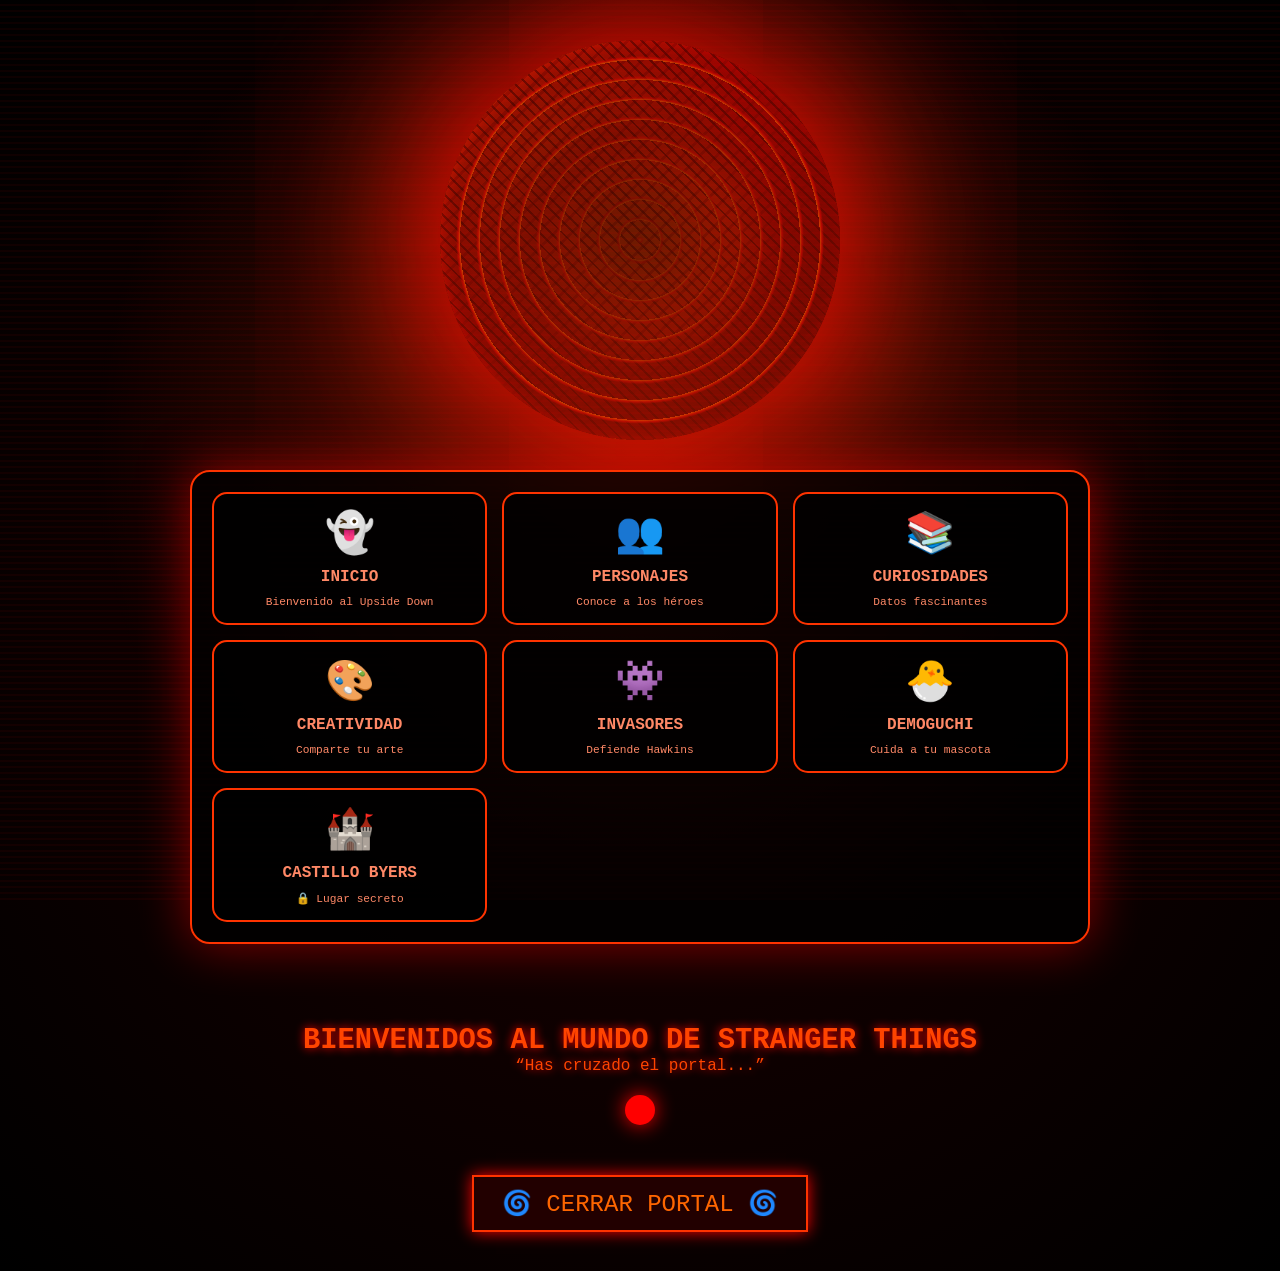
==== commit 684f5d6f: "Update portal-abierto.html" ====
--- a/portal-abierto.html
+++ b/portal-abierto.html
@@ -19,7 +19,7 @@
         <div class="distortion-overlay"></div>
         <div class="flicker-lights"></div>
 
-        <!-- TARJETAS DE APARTADOS (AHORA CON 6) -->
+        <!-- TARJETAS DE APARTADOS (7 tarjetas) -->
         <div class="tarjetas-container">
             <div class="tarjeta" data-modal="inicio">
                 <div class="tarjeta-icono">👻</div>
@@ -50,6 +50,11 @@
                 <div class="tarjeta-icono">🐣</div>
                 <h3>DEMOGUCHI</h3>
                 <p>Cuida a tu mascota</p>
+            </div>
+            <div class="tarjeta" id="castilloBtn">
+                <div class="tarjeta-icono">🏰</div>
+                <h3>CASTILLO BYERS</h3>
+                <p>🔒 Lugar secreto</p>
             </div>
         </div>
 
@@ -156,7 +161,7 @@
         </div>
     </div>
 
-    <!-- MODAL INVASORES (SPACE INVADERS) -->
+    <!-- MODAL INVASORES (SPACE INVADERS - ARREGLADO) -->
     <div id="modalInvasores" class="modal">
         <div class="modal-contenido modal-juego">
             <span class="cerrar-modal">&times;</span>
@@ -236,6 +241,47 @@
         </div>
     </div>
 
+    <!-- MODAL CASTILLO BYERS (CONTRASEÑA) -->
+    <div id="modalCastillo" class="modal">
+        <div class="modal-contenido modal-castillo">
+            <span class="cerrar-modal">&times;</span>
+            <h2>🏰 CASTILLO BYERS</h2>
+            <div id="castilloLogin">
+                <p>🔒 Lugar secreto de Will Byers</p>
+                <p>Ingresa la contraseña para entrar:</p>
+                <input type="password" id="passwordCastillo" placeholder="Contraseña">
+                <button id="entrarCastilloBtn" class="btn-dibujo-nuevo">🔓 ENTRAR</button>
+                <p id="errorPassword" style="color: #ff3300; margin-top: 10px;"></p>
+            </div>
+            <div id="castilloContenido" style="display: none;">
+                <div class="castillo-interior">
+                    <h3>🎨 EL REFUGIO SECRETO DE WILL</h3>
+                    <p>Bienvenido al Castillo Byers, el escondite favorito de Will.</p>
+                    <div class="castillo-galeria">
+                        <div class="castillo-item">
+                            <span class="castillo-icono">🎨</span>
+                            <p>Will dibuja monstruos aquí</p>
+                        </div>
+                        <div class="castillo-item">
+                            <span class="castillo-icono">🎲</span>
+                            <p>Han jugado muchas partidas de D&D</p>
+                        </div>
+                        <div class="castillo-item">
+                            <span class="castillo-icono">📻</span>
+                            <p>Radio de comunicación con los chicos</p>
+                        </div>
+                        <div class="castillo-item">
+                            <span class="castillo-icono">🔦</span>
+                            <p>Linternas para explorar</p>
+                        </div>
+                    </div>
+                    <p class="frase-secreta">"La amistad es más fuerte que el Upside Down"</p>
+                    <button id="cerrarCastilloBtn" class="btn-dibujo-nuevo">🚪 SALIR DEL CASTILLO</button>
+                </div>
+            </div>
+        </div>
+    </div>
+
     <script src="portal-abierto.js"></script>
 </body>
 </html>
--- a/styles.css
+++ b/styles.css
@@ -23,14 +23,13 @@
     padding: 40px 20px;
 }
 
-/* PORTAL */
 .madre-portal {
     position: relative;
     width: 400px;
     height: 400px;
     border-radius: 50%;
     background: radial-gradient(circle at 30% 30%, #ff3300, #cc0000, #4a0000);
-    box-shadow: 0 0 100px rgba(255, 0, 0, 0.8), 0 0 200px rgba(255, 50, 0, 0.6), inset 0 0 50px rgba(0,0,0,0.5);
+    box-shadow: 0 0 100px rgba(255,0,0,0.8), 0 0 200px rgba(255,50,0,0.6), inset 0 0 50px rgba(0,0,0,0.5);
     animation: palpitar 2s ease-in-out infinite;
     overflow: hidden;
     cursor: pointer;
@@ -39,7 +38,7 @@
 
 .portal-abierto {
     animation: palpitar 0.8s ease-in-out infinite;
-    box-shadow: 0 0 150px rgba(255, 0, 0, 1), 0 0 250px rgba(255, 50, 0, 0.8);
+    box-shadow: 0 0 150px rgba(255,0,0,1), 0 0 250px rgba(255,50,0,0.8);
 }
 
 .portal-core {
@@ -60,7 +59,7 @@
     left: 0;
     width: 100%;
     height: 100%;
-    background-image: repeating-linear-gradient(45deg, rgba(80, 0, 0, 0.6) 0px, rgba(80, 0, 0, 0.6) 2px, transparent 2px, transparent 8px), repeating-linear-gradient(135deg, rgba(150, 0, 0, 0.4) 0px, rgba(150, 0, 0, 0.4) 3px, transparent 3px, transparent 12px);
+    background-image: repeating-linear-gradient(45deg, rgba(80,0,0,0.6) 0px, rgba(80,0,0,0.6) 2px, transparent 2px, transparent 8px), repeating-linear-gradient(135deg, rgba(150,0,0,0.4) 0px, rgba(150,0,0,0.4) 3px, transparent 3px, transparent 12px);
     border-radius: 50%;
     animation: latirVenas 1.5s ease-in-out infinite;
 }
@@ -70,7 +69,7 @@
     width: 100%;
     height: 100%;
     border-radius: 50%;
-    background: radial-gradient(circle at 70% 40%, rgba(200, 30, 0, 0.3), rgba(80, 0, 0, 0.7));
+    background: radial-gradient(circle at 70% 40%, rgba(200,30,0,0.3), rgba(80,0,0,0.7));
     filter: blur(8px);
     mix-blend-mode: multiply;
 }
@@ -80,7 +79,7 @@
     width: 100%;
     height: 100%;
     border-radius: 50%;
-    background: repeating-radial-gradient(circle at 50% 50%, rgba(255, 100, 0, 0.8) 0px, rgba(255, 0, 0, 0.6) 2px, transparent 4px, transparent 20px);
+    background: repeating-radial-gradient(circle at 50% 50%, rgba(255,100,0,0.8) 0px, rgba(255,0,0,0.6) 2px, transparent 4px, transparent 20px);
     animation: chispas 0.3s infinite;
 }
 
@@ -96,7 +95,6 @@
     animation: flotarHumo 4s ease-in-out infinite;
 }
 
-/* Distorsión */
 .distortion-overlay {
     position: fixed;
     top: 0;
@@ -114,13 +112,12 @@
     left: 0;
     width: 100%;
     height: 100%;
-    background: radial-gradient(circle at var(--x, 50%) var(--y, 50%), rgba(255, 50, 0, 0.3) 0%, transparent 70%);
+    background: radial-gradient(circle at var(--x, 50%) var(--y, 50%), rgba(255,50,0,0.3) 0%, transparent 70%);
     pointer-events: none;
     z-index: 5;
     animation: flicker 0.15s infinite;
 }
 
-/* Texto */
 .portal-text {
     text-align: center;
     margin-top: 50px;
@@ -147,7 +144,6 @@
     box-shadow: 0 0 20px red;
 }
 
-/* Botón principal */
 .portal-trigger {
     background: #220000;
     border: 2px solid #ff3300;
@@ -168,27 +164,26 @@
     transform: scale(1.05);
 }
 
-/* TARJETAS */
 .tarjetas-container {
     display: grid;
-    grid-template-columns: repeat(2, 1fr);
-    gap: 20px;
+    grid-template-columns: repeat(3, 1fr);
+    gap: 15px;
     z-index: 20;
-    width: 80%;
-    max-width: 600px;
+    width: 90%;
+    max-width: 900px;
     margin: 30px auto;
     padding: 20px;
-    background: rgba(0, 0, 0, 0.8);
+    background: rgba(0,0,0,0.8);
     border: 2px solid #ff3300;
     border-radius: 20px;
-    box-shadow: 0 0 50px rgba(255, 0, 0, 0.5);
+    box-shadow: 0 0 50px rgba(255,0,0,0.5);
 }
 
 .tarjeta {
-    background: rgba(0, 0, 0, 0.8);
+    background: rgba(0,0,0,0.8);
     border: 2px solid #ff3300;
     border-radius: 15px;
-    padding: 20px;
+    padding: 15px;
     text-align: center;
     cursor: pointer;
     transition: all 0.3s ease;
@@ -203,21 +198,20 @@
 }
 
 .tarjeta-icono {
-    font-size: 3rem;
+    font-size: 2.5rem;
     margin-bottom: 10px;
 }
 
 .tarjeta h3 {
-    font-size: 1.2rem;
+    font-size: 1rem;
     margin: 10px 0;
 }
 
 .tarjeta p {
-    font-size: 0.8rem;
+    font-size: 0.7rem;
     margin: 0;
 }
 
-/* MODALES GENERALES */
 .modal {
     display: none;
     position: fixed;
@@ -226,7 +220,7 @@
     top: 0;
     width: 100%;
     height: 100%;
-    background-color: rgba(0, 0, 0, 0.95);
+    background-color: rgba(0,0,0,0.95);
     animation: fadeInModal 0.3s;
 }
 
@@ -237,7 +231,7 @@
 
 .modal-contenido {
     background: #0a0000;
-    margin: 10% auto;
+    margin: 5% auto;
     padding: 30px;
     border: 3px solid #ff3300;
     border-radius: 20px;
@@ -296,13 +290,6 @@
     border-radius: 5px;
 }
 
-.modal-contenido input:focus, .modal-contenido textarea:focus {
-    outline: none;
-    border-color: #ff6600;
-    box-shadow: 0 0 10px #ff3300;
-}
-
-/* SCROLL PARA CURIOSIDADES */
 .modal-con-scroll {
     max-height: 80vh;
     display: flex;
@@ -330,15 +317,6 @@
     border-radius: 10px;
 }
 
-.lista-scroll::-webkit-scrollbar-thumb:hover {
-    background: #ff6600;
-}
-
-.lista-scroll {
-    scrollbar-width: thin;
-    scrollbar-color: #ff3300 #1a0000;
-}
-
 .lista-scroll ul {
     list-style: none;
     padding-left: 0;
@@ -351,7 +329,6 @@
     font-size: 0.9rem;
 }
 
-/* ESTUDIO DE DIBUJO */
 .modal-dibujo {
     max-width: 700px;
     text-align: center;
@@ -370,7 +347,7 @@
     display: flex;
     flex-direction: column;
     gap: 12px;
-    background: rgba(0, 0, 0, 0.5);
+    background: rgba(0,0,0,0.5);
     padding: 15px 10px;
     border-radius: 30px;
     border: 1px solid #ff3300;
@@ -402,12 +379,7 @@
     border: 3px solid #ff3300;
     border-radius: 15px;
     cursor: crosshair;
-    box-shadow: 0 0 25px rgba(255, 0, 0, 0.4);
-    transition: 0.2s;
-}
-
-.lienzo-nuevo:hover {
-    box-shadow: 0 0 35px rgba(255, 0, 0, 0.7);
+    box-shadow: 0 0 25px rgba(255,0,0,0.4);
 }
 
 .botones-dibujo-nuevos {
@@ -428,7 +400,7 @@
     cursor: pointer;
     transition: all 0.3s;
     border-radius: 50px;
-    box-shadow: 0 0 10px rgba(255, 51, 0, 0.3);
+    box-shadow: 0 0 10px rgba(255,51,0,0.3);
 }
 
 .btn-dibujo-nuevo:hover {
@@ -458,9 +430,222 @@
     box-shadow: 0 0 20px #ff3300;
 }
 
+/* JUEGO INVASORES */
+.modal-juego {
+    max-width: 800px;
+    text-align: center;
+}
+
+#gameContainer {
+    display: flex;
+    justify-content: center;
+    margin: 20px 0;
+}
+
+#gameCanvas {
+    background: #0a0a0a;
+    border: 3px solid #ff3300;
+    border-radius: 10px;
+    cursor: none;
+    box-shadow: 0 0 30px rgba(255,0,0,0.5);
+}
+
+.game-info {
+    display: flex;
+    justify-content: center;
+    gap: 40px;
+    margin-top: 15px;
+    font-size: 1.2rem;
+    font-weight: bold;
+}
+
+.game-info p {
+    color: #ff6600;
+}
+
+#resetGame {
+    margin-top: 15px;
+    padding: 8px 20px;
+}
+
+/* DEMOGUCHI */
+.modal-demoguchi {
+    max-width: 550px;
+    text-align: center;
+}
+
+.demoguchi-container {
+    background: rgba(0,0,0,0.6);
+    border-radius: 20px;
+    padding: 20px;
+    margin-top: 15px;
+}
+
+.demoguchi-mascota {
+    background: linear-gradient(135deg, #2a0000, #1a0000);
+    border: 3px solid #ff3300;
+    border-radius: 30px;
+    padding: 30px;
+    text-align: center;
+    margin-bottom: 20px;
+}
+
+.demoguchi-cara {
+    font-size: 5rem;
+    animation: flotar 2s ease-in-out infinite;
+}
+
+@keyframes flotar {
+    0%, 100% { transform: translateY(0px); }
+    50% { transform: translateY(-10px); }
+}
+
+.demoguchi-nombre {
+    color: #ff6600;
+    font-size: 1.2rem;
+    margin-top: 10px;
+    letter-spacing: 2px;
+}
+
+.demoguchi-estadisticas {
+    margin-bottom: 20px;
+}
+
+.estadistica {
+    display: flex;
+    align-items: center;
+    gap: 10px;
+    margin: 12px 0;
+    flex-wrap: wrap;
+}
+
+.estadistica-icono {
+    font-size: 1.3rem;
+    width: 40px;
+}
+
+.estadistica-label {
+    width: 70px;
+    text-align: left;
+    color: #ff8866;
+}
+
+.barra-container {
+    flex: 1;
+    height: 12px;
+    background: #330000;
+    border-radius: 10px;
+    overflow: hidden;
+}
+
+.barra {
+    height: 100%;
+    background: linear-gradient(90deg, #ff0000, #ff6600);
+    border-radius: 10px;
+    transition: width 0.3s ease;
+}
+
+.barra-felicidad {
+    background: linear-gradient(90deg, #ff6600, #ffcc00);
+}
+
+.barra-energia {
+    background: linear-gradient(90deg, #00cc44, #88ff44);
+}
+
+.estadistica-valor {
+    width: 45px;
+    text-align: right;
+    color: #ff8866;
+    font-size: 0.9rem;
+}
+
+.demoguchi-comida h3 {
+    color: #ff6600;
+    font-size: 1rem;
+    margin-bottom: 10px;
+}
+
+.comida-botones {
+    display: flex;
+    gap: 10px;
+    justify-content: center;
+    flex-wrap: wrap;
+    margin-bottom: 20px;
+}
+
+.comida-btn {
+    background: #220000;
+    border: 2px solid #ff3300;
+    color: #ff6600;
+    font-family: monospace;
+    font-size: 0.9rem;
+    padding: 8px 15px;
+    cursor: pointer;
+    transition: 0.2s;
+    border-radius: 50px;
+    display: flex;
+    align-items: center;
+    gap: 5px;
+}
+
+.comida-btn:hover {
+    background: #ff3300;
+    color: black;
+    transform: scale(1.05);
+}
+
+.comida-icono {
+    font-size: 1.1rem;
+}
+
+.demoguchi-acciones {
+    display: flex;
+    gap: 15px;
+    justify-content: center;
+    margin-bottom: 20px;
+}
+
+.accion-btn {
+    background: #220000;
+    border: 2px solid #ff3300;
+    color: #ff6600;
+    font-family: monospace;
+    font-size: 0.9rem;
+    padding: 8px 20px;
+    cursor: pointer;
+    transition: 0.2s;
+    border-radius: 50px;
+}
+
+.accion-btn:hover {
+    background: #ff3300;
+    color: black;
+    transform: scale(1.05);
+}
+
+.accion-btn.reset {
+    border-color: #ff6600;
+    color: #ff8866;
+}
+
+.demoguchi-mensajes {
+    background: #1a0000;
+    border: 1px solid #ff3300;
+    border-radius: 15px;
+    padding: 10px;
+    min-height: 60px;
+}
+
+.demoguchi-mensajes p {
+    color: #ff8866;
+    font-size: 0.9rem;
+    margin: 0;
+}
+
 /* ANIMACIONES */
 @keyframes palpitar {
-    0%, 100% { transform: scale(1); opacity: 0.9; }
+    0%,100% { transform: scale(1); opacity: 0.9; }
     50% { transform: scale(1.05); opacity: 1; }
 }
 
@@ -471,78 +656,14 @@
 }
 
 @keyframes latirVenas {
-    0%, 100% { opacity: 0.6; }
+    0%,100% { opacity: 0.6; }
     50% { opacity: 1; }
 }
 
 @keyframes chispas {
-    0%, 100% { opacity: 0.8; }
+    0%,100% { opacity: 0.8; }
     50% { opacity: 1; }
 }
 
 @keyframes flotarHumo {
-    0% { transform: scale(1) translate(0,0); opacity: 0.6; }
-    50% { transform: scale(1.2) translate(10px,-10px); opacity: 0.9; }
-    100% { transform: scale(1) translate(0,0); opacity: 0.6; }
-}
-
-@keyframes glitch {
-    0%, 100% { text-shadow: -2px 0 red, 2px 0 blue; }
-    50% { text-shadow: 2px 0 red, -2px 0 blue; }
-}
-
-@keyframes latido {
-    0%, 100% { transform: scale(1); opacity: 0.7; }
-    50% { transform: scale(1.3); opacity: 1; background: #ff6600; }
-}
-
-@keyframes flicker {
-    0%, 100% { opacity: 0.3; }
-    50% { opacity: 0.8; }
-}
-
-/* RESPONSIVE */
-@media (max-width: 600px) {
-    .madre-portal {
-        width: 250px;
-        height: 250px;
-    }
-    .glitch {
-        font-size: 1rem;
-    }
-    .portal-trigger {
-        font-size: 1rem;
-        padding: 8px 20px;
-    }
-    .tarjetas-container {
-        grid-template-columns: 1fr;
-        width: 90%;
-        gap: 15px;
-    }
-    .tarjeta {
-        padding: 15px;
-    }
-    .tarjeta-icono {
-        font-size: 2rem;
-    }
-    .modal-contenido {
-        margin: 20% auto;
-        width: 90%;
-        padding: 20px;
-    }
-    .dibujo-layout {
-        gap: 15px;
-    }
-    .color-btn {
-        width: 35px;
-        height: 35px;
-    }
-    .lienzo-nuevo {
-        width: 200px;
-        height: 200px;
-    }
-    .btn-dibujo-nuevo {
-        padding: 6px 15px;
-        font-size: 0.8rem;
-    }
-}
+    
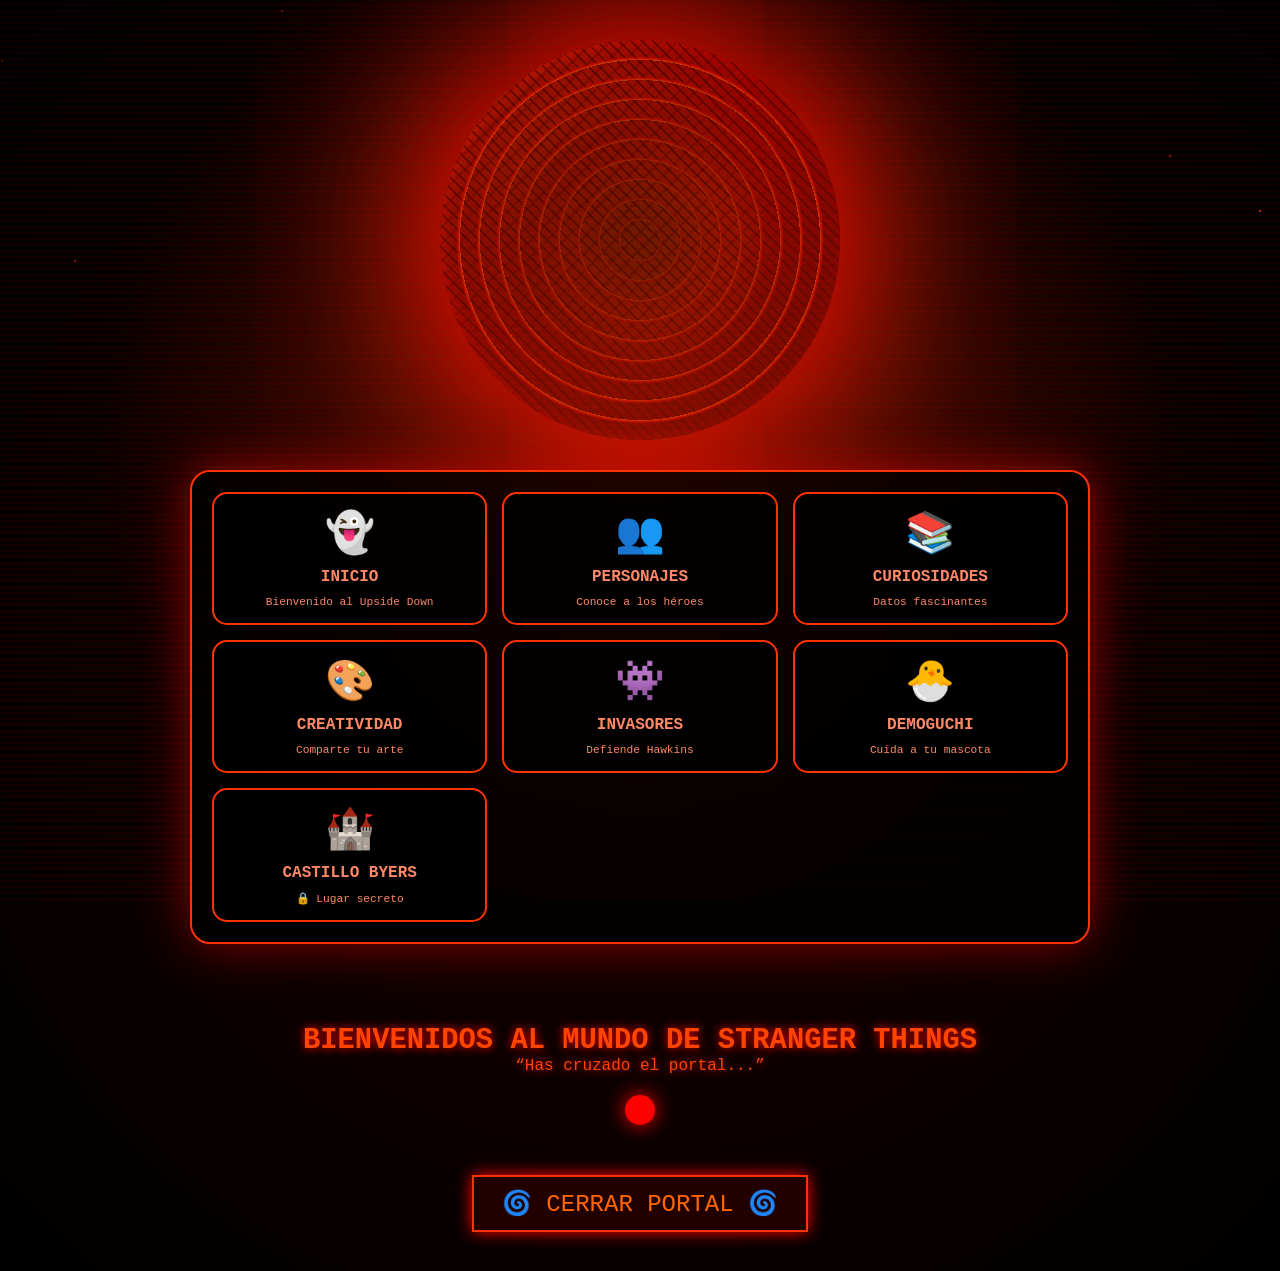
==== commit 56c1847d: "Update portal-abierto.html" ====
--- a/portal-abierto.html
+++ b/portal-abierto.html
@@ -161,7 +161,7 @@
         </div>
     </div>
 
-    <!-- MODAL INVASORES (SPACE INVADERS - ARREGLADO) -->
+    <!-- MODAL INVASORES -->
     <div id="modalInvasores" class="modal">
         <div class="modal-contenido modal-juego">
             <span class="cerrar-modal">&times;</span>
@@ -173,12 +173,12 @@
             <div class="game-info">
                 <p>💀 Puntuación: <span id="score">0</span></p>
                 <p>❤️ Vidas: <span id="lives">3</span></p>
-                <button id="resetGame" class="btn-dibujo-nuevo">🔄 REINICIAR JUEGO</button>
-            </div>
-        </div>
-    </div>
-
-    <!-- MODAL DEMOGUCHI (TAMAGOTCHI) -->
+                <button id="resetGame" class="btn-dibujo-nuevo">🔄 REINICIAR</button>
+            </div>
+        </div>
+    </div>
+
+    <!-- MODAL DEMOGUCHI -->
     <div id="modalDemoguchi" class="modal">
         <div class="modal-contenido modal-demoguchi">
             <span class="cerrar-modal">&times;</span>
@@ -186,7 +186,7 @@
             <p>¡Dustin encontró un huevo del Upside Down! Ayuda a alimentar al pequeño Demogorgon.</p>
             
             <div class="demoguchi-container">
-                <div class="demoguchi-mascota" id="demoguchiMascota">
+                <div class="demoguchi-mascota">
                     <div class="demoguchi-cara" id="demoguchiCara">👾</div>
                     <div class="demoguchi-nombre">DEMOGUCHI</div>
                 </div>
@@ -241,7 +241,7 @@
         </div>
     </div>
 
-    <!-- MODAL CASTILLO BYERS (CONTRASEÑA) -->
+    <!-- MODAL CASTILLO BYERS -->
     <div id="modalCastillo" class="modal">
         <div class="modal-contenido modal-castillo">
             <span class="cerrar-modal">&times;</span>
